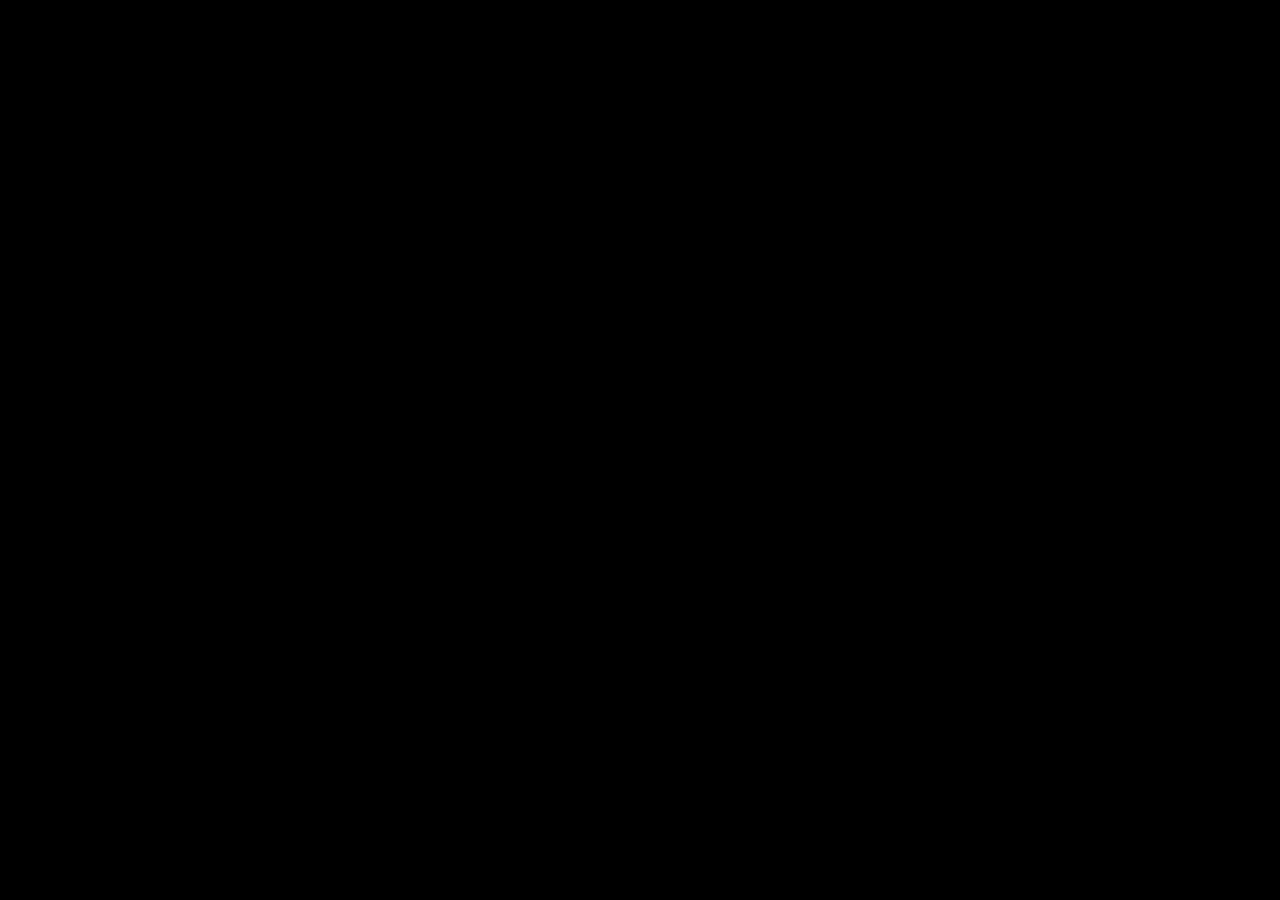
==== index.html @ d6350ee5 "Add files via upload" ====
<!DOCTYPE html>
<html>
<head>
    <meta charset="UTF-8"/>
    <link rel="manifest" href="manifest.webmanifest">

    <meta name="apple-mobile-web-app-capable" content="yes">
    <meta name="apple-mobile-web-app-status-bar-style" content="black-translucent">

    <meta name="theme-color" content="#000000" />
    <meta name="viewport" content="width=device-width, initial-scale=1.0, maximum-scale=1.0, user-scalable=no" />

	<style>
		body {
			margin: 0;
			padding: 0;
			background-color: #000000;
            overflow: hidden;
		}
        #canvasArea {
            margin-left: auto;
            margin-right: auto;
            overflow: hidden;
        }

        
	</style>
    <!-- Libs and GDJS core files : -->
		<script src="libs/jshashtable.js" crossorigin="anonymous"></script>
	<script src="logger.js" crossorigin="anonymous"></script>
	<script src="gd.js" crossorigin="anonymous"></script>
	<script src="libs/rbush.js" crossorigin="anonymous"></script>
	<script src="AsyncTasksManager.js" crossorigin="anonymous"></script>
	<script src="inputmanager.js" crossorigin="anonymous"></script>
	<script src="jsonmanager.js" crossorigin="anonymous"></script>
	<script src="Model3DManager.js" crossorigin="anonymous"></script>
	<script src="ResourceLoader.js" crossorigin="anonymous"></script>
	<script src="ResourceCache.js" crossorigin="anonymous"></script>
	<script src="timemanager.js" crossorigin="anonymous"></script>
	<script src="polygon.js" crossorigin="anonymous"></script>
	<script src="runtimeobject.js" crossorigin="anonymous"></script>
	<script src="profiler.js" crossorigin="anonymous"></script>
	<script src="RuntimeInstanceContainer.js" crossorigin="anonymous"></script>
	<script src="runtimescene.js" crossorigin="anonymous"></script>
	<script src="scenestack.js" crossorigin="anonymous"></script>
	<script src="force.js" crossorigin="anonymous"></script>
	<script src="RuntimeLayer.js" crossorigin="anonymous"></script>
	<script src="layer.js" crossorigin="anonymous"></script>
	<script src="RuntimeCustomObjectLayer.js" crossorigin="anonymous"></script>
	<script src="timer.js" crossorigin="anonymous"></script>
	<script src="runtimewatermark.js" crossorigin="anonymous"></script>
	<script src="named-easings-manager.js" crossorigin="anonymous"></script>
	<script src="runtimegame.js" crossorigin="anonymous"></script>
	<script src="variable.js" crossorigin="anonymous"></script>
	<script src="variablescontainer.js" crossorigin="anonymous"></script>
	<script src="oncetriggers.js" crossorigin="anonymous"></script>
	<script src="runtimebehavior.js" crossorigin="anonymous"></script>
	<script src="SpriteAnimator.js" crossorigin="anonymous"></script>
	<script src="spriteruntimeobject.js" crossorigin="anonymous"></script>
	<script src="affinetransformation.js" crossorigin="anonymous"></script>
	<script src="CustomRuntimeObjectInstanceContainer.js" crossorigin="anonymous"></script>
	<script src="CustomRuntimeObject.js" crossorigin="anonymous"></script>
	<script src="CustomRuntimeObject2D.js" crossorigin="anonymous"></script>
	<script src="indexeddb.js" crossorigin="anonymous"></script>
	<script src="events-tools/commontools.js" crossorigin="anonymous"></script>
	<script src="events-tools/variabletools.js" crossorigin="anonymous"></script>
	<script src="events-tools/runtimescenetools.js" crossorigin="anonymous"></script>
	<script src="events-tools/inputtools.js" crossorigin="anonymous"></script>
	<script src="events-tools/objecttools.js" crossorigin="anonymous"></script>
	<script src="events-tools/cameratools.js" crossorigin="anonymous"></script>
	<script src="events-tools/soundtools.js" crossorigin="anonymous"></script>
	<script src="events-tools/storagetools.js" crossorigin="anonymous"></script>
	<script src="events-tools/stringtools.js" crossorigin="anonymous"></script>
	<script src="events-tools/windowtools.js" crossorigin="anonymous"></script>
	<script src="events-tools/networktools.js" crossorigin="anonymous"></script>
	<script src="splash/gd-logo-light.js" crossorigin="anonymous"></script>
	<script src="pixi-renderers/pixi.js" crossorigin="anonymous"></script>
	<script src="pixi-renderers/pixi-filters-tools.js" crossorigin="anonymous"></script>
	<script src="pixi-renderers/runtimegame-pixi-renderer.js" crossorigin="anonymous"></script>
	<script src="pixi-renderers/runtimescene-pixi-renderer.js" crossorigin="anonymous"></script>
	<script src="pixi-renderers/layer-pixi-renderer.js" crossorigin="anonymous"></script>
	<script src="pixi-renderers/pixi-image-manager.js" crossorigin="anonymous"></script>
	<script src="pixi-renderers/pixi-bitmapfont-manager.js" crossorigin="anonymous"></script>
	<script src="pixi-renderers/spriteruntimeobject-pixi-renderer.js" crossorigin="anonymous"></script>
	<script src="pixi-renderers/CustomRuntimeObject2DPixiRenderer.js" crossorigin="anonymous"></script>
	<script src="pixi-renderers/DebuggerPixiRenderer.js" crossorigin="anonymous"></script>
	<script src="pixi-renderers/loadingscreen-pixi-renderer.js" crossorigin="anonymous"></script>
	<script src="pixi-renderers/pixi-effects-manager.js" crossorigin="anonymous"></script>
	<script src="howler-sound-manager/howler.min.js" crossorigin="anonymous"></script>
	<script src="howler-sound-manager/howler-sound-manager.js" crossorigin="anonymous"></script>
	<script src="fontfaceobserver-font-manager/fontfaceobserver.js" crossorigin="anonymous"></script>
	<script src="fontfaceobserver-font-manager/fontfaceobserver-font-manager.js" crossorigin="anonymous"></script>
	<script src="Extensions/3D/DirectionalLight.js" crossorigin="anonymous"></script>
	<script src="Extensions/3D/HemisphereLight.js" crossorigin="anonymous"></script>
	<script src="code0.js" crossorigin="anonymous"></script>
	<script src="data.js" crossorigin="anonymous"></script>


</head>
<body>

    
	<script>

    (function() {
        //Check the game files were all loaded (in a preview, they can be exported
        //again while this page is still loading them).
        if (!gdjs.projectData) {
            throw new Error(
                "The game data was not loaded: some files of the game are missing or could not be read."
            );
        }

        //Initialization
        var game = new gdjs.RuntimeGame(gdjs.projectData, gdjs.runtimeGameOptions);

        //Create a renderer
        game.getRenderer().createStandardCanvas(document.body);

        //Bind keyboards/mouse/touch events
        game.getRenderer().bindStandardEvents(game.getInputManager(), window, document);

        //Load all assets and start the game
        game.loadAllAssets(function() {
            game.startGameLoop();
        });
    })();

	</script>
</body>
</html>
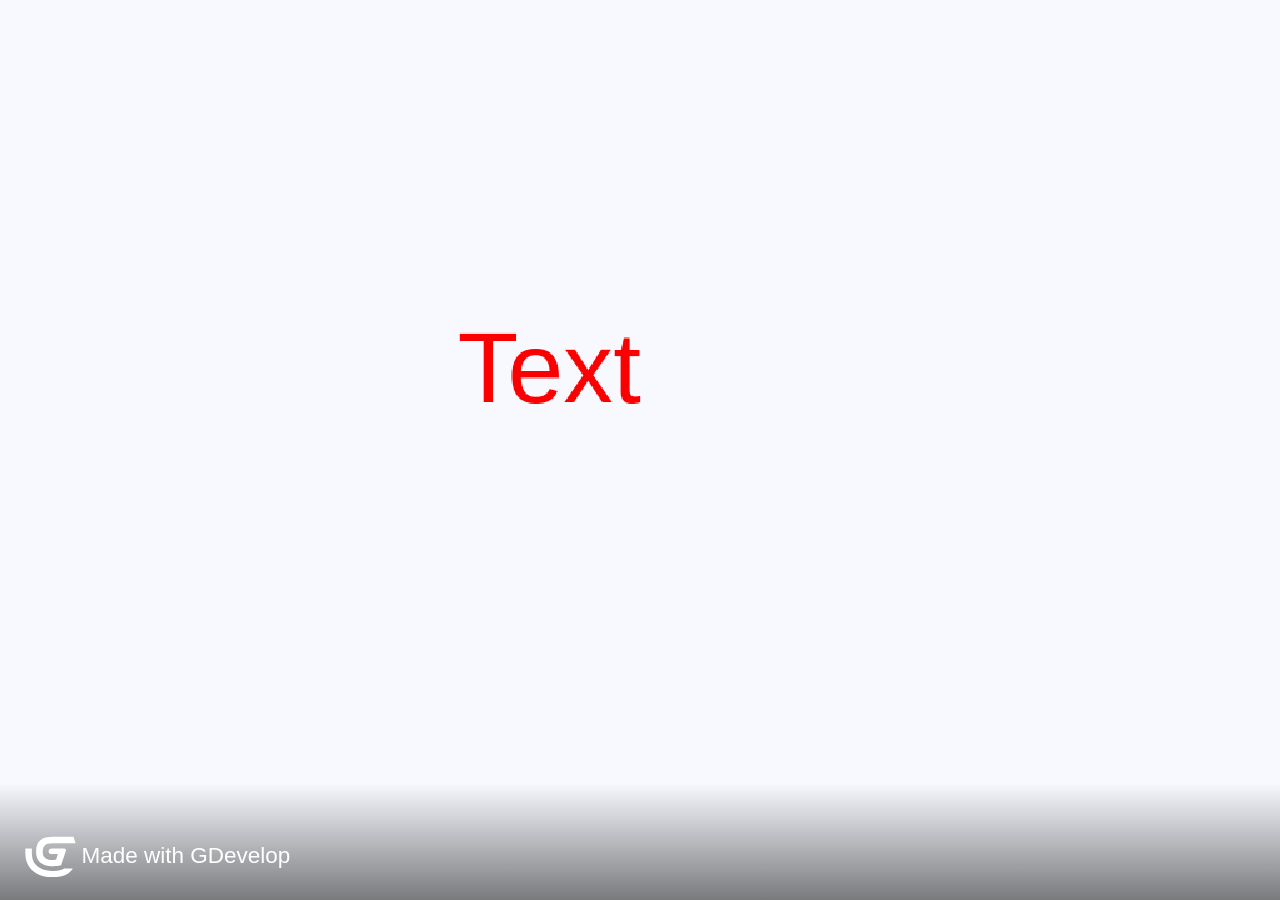
==== commit dc6f4515: "UR HELLO" ====
--- a/index.html
+++ b/index.html
@@ -90,6 +90,12 @@
 	<script src="howler-sound-manager/howler-sound-manager.js" crossorigin="anonymous"></script>
 	<script src="fontfaceobserver-font-manager/fontfaceobserver.js" crossorigin="anonymous"></script>
 	<script src="fontfaceobserver-font-manager/fontfaceobserver-font-manager.js" crossorigin="anonymous"></script>
+	<script src="Extensions/TextObject/textruntimeobject-pixi-renderer.js" crossorigin="anonymous"></script>
+	<script src="Extensions/TextObject/textruntimeobject.js" crossorigin="anonymous"></script>
+	<script src="object-capabilities/EffectBehavior.js" crossorigin="anonymous"></script>
+	<script src="object-capabilities/OpacityBehavior.js" crossorigin="anonymous"></script>
+	<script src="object-capabilities/ScalableBehavior.js" crossorigin="anonymous"></script>
+	<script src="object-capabilities/TextContainerBehavior.js" crossorigin="anonymous"></script>
 	<script src="Extensions/3D/DirectionalLight.js" crossorigin="anonymous"></script>
 	<script src="Extensions/3D/HemisphereLight.js" crossorigin="anonymous"></script>
 	<script src="code0.js" crossorigin="anonymous"></script>
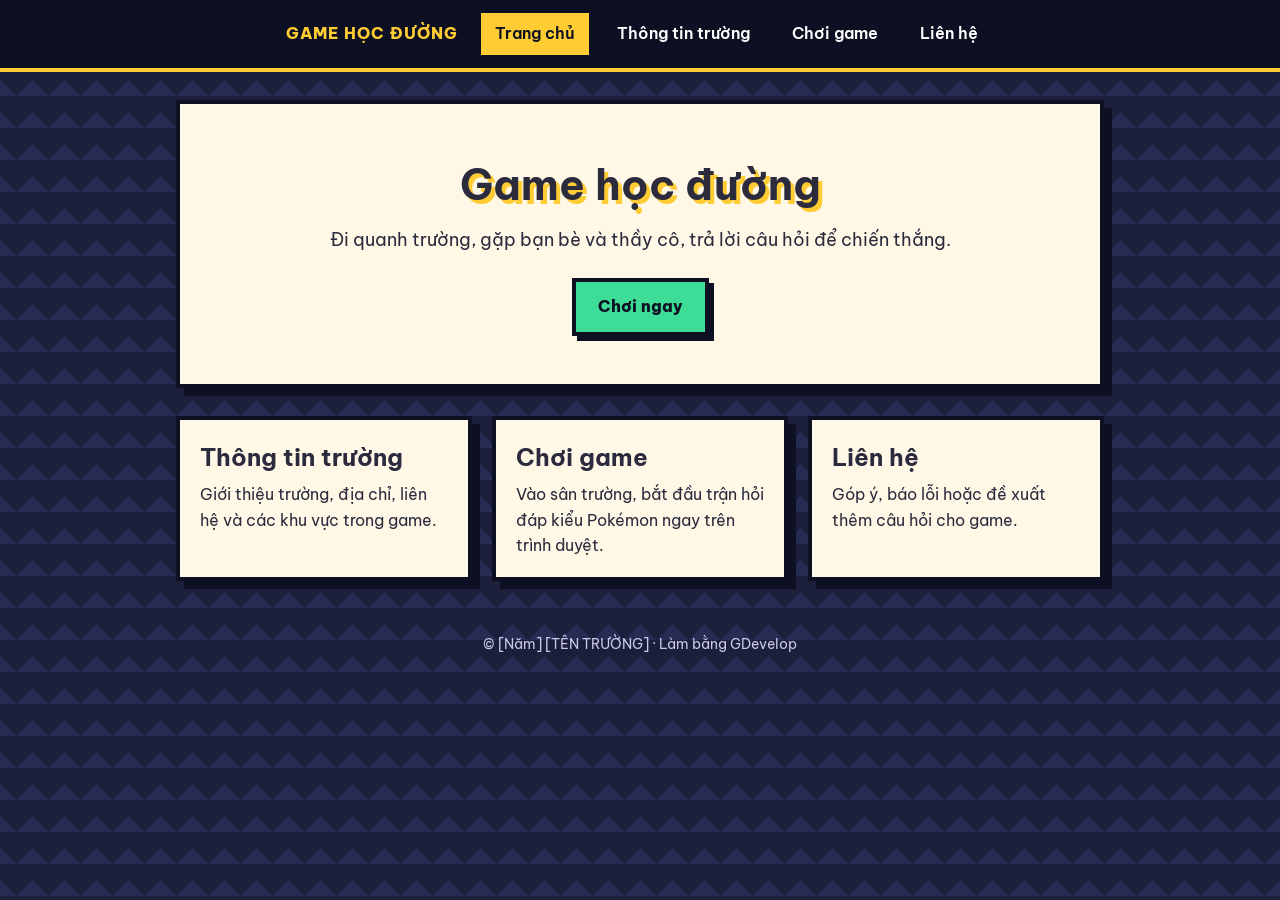
==== commit 8d2aa04e: "UR" ====
--- a/index.html
+++ b/index.html
@@ -1,137 +1,49 @@
-<!DOCTYPE html>
-<html>
-<head>
-    <meta charset="UTF-8"/>
-    <link rel="manifest" href="manifest.webmanifest">
-
-    <meta name="apple-mobile-web-app-capable" content="yes">
-    <meta name="apple-mobile-web-app-status-bar-style" content="black-translucent">
-
-    <meta name="theme-color" content="#000000" />
-    <meta name="viewport" content="width=device-width, initial-scale=1.0, maximum-scale=1.0, user-scalable=no" />
-
-	<style>
-		body {
-			margin: 0;
-			padding: 0;
-			background-color: #000000;
-            overflow: hidden;
-		}
-        #canvasArea {
-            margin-left: auto;
-            margin-right: auto;
-            overflow: hidden;
-        }
-
-        
-	</style>
-    <!-- Libs and GDJS core files : -->
-		<script src="libs/jshashtable.js" crossorigin="anonymous"></script>
-	<script src="logger.js" crossorigin="anonymous"></script>
-	<script src="gd.js" crossorigin="anonymous"></script>
-	<script src="libs/rbush.js" crossorigin="anonymous"></script>
-	<script src="AsyncTasksManager.js" crossorigin="anonymous"></script>
-	<script src="inputmanager.js" crossorigin="anonymous"></script>
-	<script src="jsonmanager.js" crossorigin="anonymous"></script>
-	<script src="Model3DManager.js" crossorigin="anonymous"></script>
-	<script src="ResourceLoader.js" crossorigin="anonymous"></script>
-	<script src="ResourceCache.js" crossorigin="anonymous"></script>
-	<script src="timemanager.js" crossorigin="anonymous"></script>
-	<script src="polygon.js" crossorigin="anonymous"></script>
-	<script src="runtimeobject.js" crossorigin="anonymous"></script>
-	<script src="profiler.js" crossorigin="anonymous"></script>
-	<script src="RuntimeInstanceContainer.js" crossorigin="anonymous"></script>
-	<script src="runtimescene.js" crossorigin="anonymous"></script>
-	<script src="scenestack.js" crossorigin="anonymous"></script>
-	<script src="force.js" crossorigin="anonymous"></script>
-	<script src="RuntimeLayer.js" crossorigin="anonymous"></script>
-	<script src="layer.js" crossorigin="anonymous"></script>
-	<script src="RuntimeCustomObjectLayer.js" crossorigin="anonymous"></script>
-	<script src="timer.js" crossorigin="anonymous"></script>
-	<script src="runtimewatermark.js" crossorigin="anonymous"></script>
-	<script src="named-easings-manager.js" crossorigin="anonymous"></script>
-	<script src="runtimegame.js" crossorigin="anonymous"></script>
-	<script src="variable.js" crossorigin="anonymous"></script>
-	<script src="variablescontainer.js" crossorigin="anonymous"></script>
-	<script src="oncetriggers.js" crossorigin="anonymous"></script>
-	<script src="runtimebehavior.js" crossorigin="anonymous"></script>
-	<script src="SpriteAnimator.js" crossorigin="anonymous"></script>
-	<script src="spriteruntimeobject.js" crossorigin="anonymous"></script>
-	<script src="affinetransformation.js" crossorigin="anonymous"></script>
-	<script src="CustomRuntimeObjectInstanceContainer.js" crossorigin="anonymous"></script>
-	<script src="CustomRuntimeObject.js" crossorigin="anonymous"></script>
-	<script src="CustomRuntimeObject2D.js" crossorigin="anonymous"></script>
-	<script src="indexeddb.js" crossorigin="anonymous"></script>
-	<script src="events-tools/commontools.js" crossorigin="anonymous"></script>
-	<script src="events-tools/variabletools.js" crossorigin="anonymous"></script>
-	<script src="events-tools/runtimescenetools.js" crossorigin="anonymous"></script>
-	<script src="events-tools/inputtools.js" crossorigin="anonymous"></script>
-	<script src="events-tools/objecttools.js" crossorigin="anonymous"></script>
-	<script src="events-tools/cameratools.js" crossorigin="anonymous"></script>
-	<script src="events-tools/soundtools.js" crossorigin="anonymous"></script>
-	<script src="events-tools/storagetools.js" crossorigin="anonymous"></script>
-	<script src="events-tools/stringtools.js" crossorigin="anonymous"></script>
-	<script src="events-tools/windowtools.js" crossorigin="anonymous"></script>
-	<script src="events-tools/networktools.js" crossorigin="anonymous"></script>
-	<script src="splash/gd-logo-light.js" crossorigin="anonymous"></script>
-	<script src="pixi-renderers/pixi.js" crossorigin="anonymous"></script>
-	<script src="pixi-renderers/pixi-filters-tools.js" crossorigin="anonymous"></script>
-	<script src="pixi-renderers/runtimegame-pixi-renderer.js" crossorigin="anonymous"></script>
-	<script src="pixi-renderers/runtimescene-pixi-renderer.js" crossorigin="anonymous"></script>
-	<script src="pixi-renderers/layer-pixi-renderer.js" crossorigin="anonymous"></script>
-	<script src="pixi-renderers/pixi-image-manager.js" crossorigin="anonymous"></script>
-	<script src="pixi-renderers/pixi-bitmapfont-manager.js" crossorigin="anonymous"></script>
-	<script src="pixi-renderers/spriteruntimeobject-pixi-renderer.js" crossorigin="anonymous"></script>
-	<script src="pixi-renderers/CustomRuntimeObject2DPixiRenderer.js" crossorigin="anonymous"></script>
-	<script src="pixi-renderers/DebuggerPixiRenderer.js" crossorigin="anonymous"></script>
-	<script src="pixi-renderers/loadingscreen-pixi-renderer.js" crossorigin="anonymous"></script>
-	<script src="pixi-renderers/pixi-effects-manager.js" crossorigin="anonymous"></script>
-	<script src="howler-sound-manager/howler.min.js" crossorigin="anonymous"></script>
-	<script src="howler-sound-manager/howler-sound-manager.js" crossorigin="anonymous"></script>
-	<script src="fontfaceobserver-font-manager/fontfaceobserver.js" crossorigin="anonymous"></script>
-	<script src="fontfaceobserver-font-manager/fontfaceobserver-font-manager.js" crossorigin="anonymous"></script>
-	<script src="Extensions/TextObject/textruntimeobject-pixi-renderer.js" crossorigin="anonymous"></script>
-	<script src="Extensions/TextObject/textruntimeobject.js" crossorigin="anonymous"></script>
-	<script src="object-capabilities/EffectBehavior.js" crossorigin="anonymous"></script>
-	<script src="object-capabilities/OpacityBehavior.js" crossorigin="anonymous"></script>
-	<script src="object-capabilities/ScalableBehavior.js" crossorigin="anonymous"></script>
-	<script src="object-capabilities/TextContainerBehavior.js" crossorigin="anonymous"></script>
-	<script src="Extensions/3D/DirectionalLight.js" crossorigin="anonymous"></script>
-	<script src="Extensions/3D/HemisphereLight.js" crossorigin="anonymous"></script>
-	<script src="code0.js" crossorigin="anonymous"></script>
-	<script src="data.js" crossorigin="anonymous"></script>
-
-
-</head>
-<body>
-
-    
-	<script>
-
-    (function() {
-        //Check the game files were all loaded (in a preview, they can be exported
-        //again while this page is still loading them).
-        if (!gdjs.projectData) {
-            throw new Error(
-                "The game data was not loaded: some files of the game are missing or could not be read."
-            );
-        }
-
-        //Initialization
-        var game = new gdjs.RuntimeGame(gdjs.projectData, gdjs.runtimeGameOptions);
-
-        //Create a renderer
-        game.getRenderer().createStandardCanvas(document.body);
-
-        //Bind keyboards/mouse/touch events
-        game.getRenderer().bindStandardEvents(game.getInputManager(), window, document);
-
-        //Load all assets and start the game
-        game.loadAllAssets(function() {
-            game.startGameLoop();
-        });
-    })();
-
-	</script>
-</body>
-</html>
+<!DOCTYPE html>
+<html lang="vi">
+<head>
+  <meta charset="UTF-8">
+  <meta name="viewport" content="width=device-width, initial-scale=1">
+  <title>Game học đường</title>
+  <link rel="preconnect" href="https://fonts.googleapis.com">
+  <link href="https://fonts.googleapis.com/css2?family=Be+Vietnam+Pro:wght@400;600;800&display=swap" rel="stylesheet">
+  <link rel="stylesheet" href="style.css">
+</head>
+<body>
+
+  <nav class="thanh-menu">
+    <span class="logo">Game học đường</span>
+    <a href="index.html" class="dang-chon">Trang chủ</a>
+    <a href="thong-tin-truong.html">Thông tin trường</a>
+    <a href="game.html">Chơi game</a>
+    <a href="lien-he.html">Liên hệ</a>
+  </nav>
+
+  <main class="khung">
+
+    <section class="anh-bia">
+      <h1>Game học đường</h1>
+      <p>Đi quanh trường, gặp bạn bè và thầy cô, trả lời câu hỏi để chiến thắng.</p>
+      <a class="nut" href="game.html">Chơi ngay</a>
+    </section>
+
+    <section class="luoi-lon">
+      <a class="the-lien-ket" href="thong-tin-truong.html">
+        <h2>Thông tin trường</h2>
+        <p>Giới thiệu trường, địa chỉ, liên hệ và các khu vực trong game.</p>
+      </a>
+      <a class="the-lien-ket" href="game.html">
+        <h2>Chơi game</h2>
+        <p>Vào sân trường, bắt đầu trận hỏi đáp kiểu Pokémon ngay trên trình duyệt.</p>
+      </a>
+      <a class="the-lien-ket" href="lien-he.html">
+        <h2>Liên hệ</h2>
+        <p>Góp ý, báo lỗi hoặc đề xuất thêm câu hỏi cho game.</p>
+      </a>
+    </section>
+
+  </main>
+
+  <footer class="chan">© [Năm] [TÊN TRƯỜNG] · Làm bằng GDevelop</footer>
+
+</body>
+</html>
--- a/style.css
+++ b/style.css
@@ -0,0 +1,197 @@
+/* ===== Giao diện chung cho các trang con (phong cách pixel) ===== */
+:root {
+  --nen: #1b1f3b;
+  --nen-sang: #272c55;
+  --the: #fff8e7;
+  --chu: #2b2b3d;
+  --nhan: #ffcc33;
+  --xanh: #3ddc97;
+  --do: #ff5d73;
+  --vien: #0d0f22;
+}
+
+* { box-sizing: border-box; }
+
+body {
+  margin: 0;
+  font-family: "Be Vietnam Pro", "Segoe UI", Arial, sans-serif;
+  background-color: var(--nen);
+  background-image:
+    linear-gradient(45deg, var(--nen-sang) 25%, transparent 25%),
+    linear-gradient(-45deg, var(--nen-sang) 25%, transparent 25%);
+  background-size: 32px 32px;
+  color: var(--chu);
+  line-height: 1.6;
+}
+
+/* ----- Thanh điều hướng ----- */
+.thanh-menu {
+  background: var(--vien);
+  border-bottom: 4px solid var(--nhan);
+  padding: 10px 16px;
+  display: flex;
+  flex-wrap: wrap;
+  gap: 8px;
+  align-items: center;
+  justify-content: center;
+}
+.thanh-menu .logo {
+  color: var(--nhan);
+  font-weight: 800;
+  letter-spacing: 1px;
+  margin-right: 12px;
+  text-transform: uppercase;
+}
+.thanh-menu a {
+  color: #fff;
+  text-decoration: none;
+  padding: 8px 14px;
+  border: 3px solid transparent;
+  font-weight: 600;
+}
+.thanh-menu a:hover { border-color: var(--nhan); }
+.thanh-menu a.dang-chon {
+  background: var(--nhan);
+  color: var(--vien);
+  border-color: var(--vien);
+}
+
+/* ----- Khung nội dung ----- */
+.khung {
+  max-width: 960px;
+  margin: 28px auto;
+  padding: 0 16px;
+}
+
+.tieu-de {
+  color: #fff;
+  text-align: center;
+  margin: 8px 0 24px;
+  text-shadow: 4px 4px 0 var(--vien);
+  font-size: 2rem;
+}
+.tieu-de small {
+  display: block;
+  font-size: 1rem;
+  color: var(--nhan);
+  text-shadow: none;
+  margin-top: 4px;
+}
+
+.the {
+  background: var(--the);
+  border: 4px solid var(--vien);
+  box-shadow: 8px 8px 0 var(--vien);
+  padding: 20px 22px;
+  margin-bottom: 26px;
+}
+.the h2 {
+  margin-top: 0;
+  display: inline-block;
+  background: var(--nhan);
+  border: 3px solid var(--vien);
+  padding: 2px 12px;
+  font-size: 1.15rem;
+}
+
+.luoi {
+  display: grid;
+  grid-template-columns: repeat(auto-fit, minmax(220px, 1fr));
+  gap: 16px;
+}
+.o {
+  background: #fff;
+  border: 3px solid var(--vien);
+  padding: 14px;
+}
+.o b { display: block; margin-bottom: 4px; }
+
+/* ----- Nút ----- */
+.nut {
+  display: inline-block;
+  background: var(--xanh);
+  color: var(--vien);
+  font-weight: 800;
+  text-decoration: none;
+  padding: 12px 22px;
+  border: 4px solid var(--vien);
+  box-shadow: 5px 5px 0 var(--vien);
+  cursor: pointer;
+  font-size: 1rem;
+  font-family: inherit;
+}
+.nut:hover { transform: translate(2px, 2px); box-shadow: 3px 3px 0 var(--vien); }
+.nut.do { background: var(--do); color: #fff; }
+
+/* ----- Khung chơi game ----- */
+.man-game {
+  border: 4px solid var(--vien);
+  box-shadow: 8px 8px 0 var(--vien);
+  background: #000;
+  aspect-ratio: 16 / 9;
+  width: 100%;
+}
+.man-game iframe {
+  width: 100%;
+  height: 100%;
+  border: 0;
+  display: block;
+}
+
+/* ----- Biểu mẫu ----- */
+label { display: block; font-weight: 700; margin: 12px 0 4px; }
+input, textarea {
+  width: 100%;
+  padding: 10px;
+  border: 3px solid var(--vien);
+  font-family: inherit;
+  font-size: 1rem;
+  background: #fff;
+}
+textarea { min-height: 120px; resize: vertical; }
+
+/* ----- Trang chủ ----- */
+.anh-bia {
+  background: var(--the);
+  border: 4px solid var(--vien);
+  box-shadow: 8px 8px 0 var(--vien);
+  text-align: center;
+  padding: 48px 20px;
+  margin-bottom: 28px;
+}
+.anh-bia h1 {
+  margin: 0 0 8px;
+  font-size: 2.6rem;
+  text-shadow: 4px 4px 0 var(--nhan);
+}
+.anh-bia p { margin: 0 0 24px; font-size: 1.1rem; }
+
+.luoi-lon {
+  display: grid;
+  grid-template-columns: repeat(auto-fit, minmax(240px, 1fr));
+  gap: 20px;
+}
+.the-lien-ket {
+  display: block;
+  background: var(--the);
+  color: var(--chu);
+  text-decoration: none;
+  border: 4px solid var(--vien);
+  box-shadow: 8px 8px 0 var(--vien);
+  padding: 18px 20px;
+}
+.the-lien-ket:hover { transform: translate(3px, 3px); box-shadow: 5px 5px 0 var(--vien); }
+.the-lien-ket h2 { margin: 0 0 6px; }
+.the-lien-ket p { margin: 0; }
+
+.chan {
+  text-align: center;
+  color: #c9cbe6;
+  padding: 24px 16px 40px;
+  font-size: 0.9rem;
+}
+
+@media (max-width: 560px) {
+  .tieu-de { font-size: 1.5rem; }
+  .thanh-menu .logo { width: 100%; text-align: center; margin: 0 0 4px; }
+}
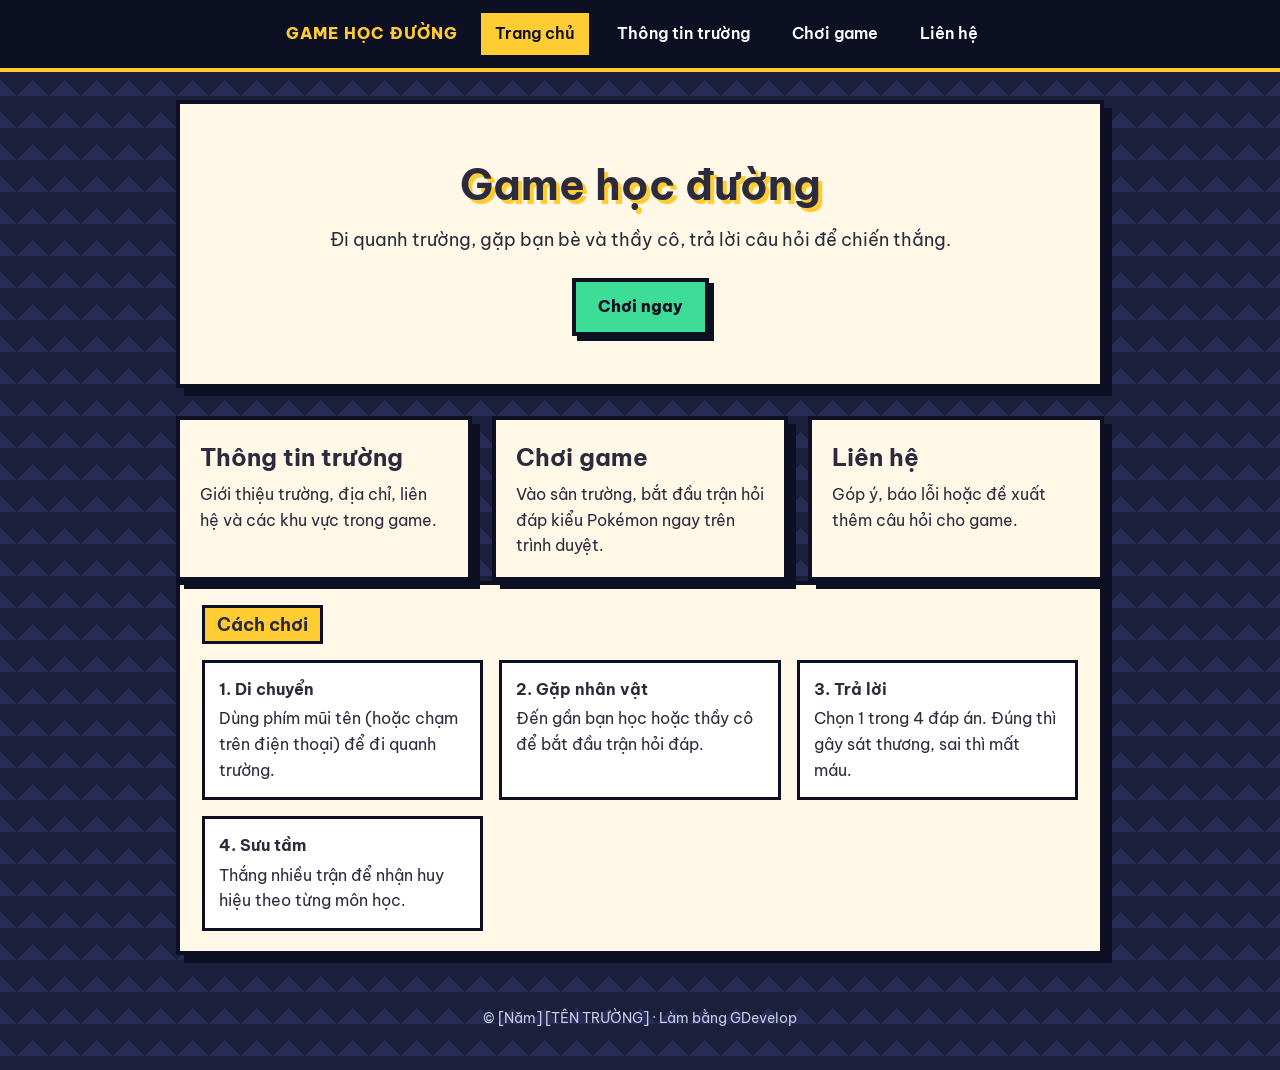
==== commit 1c28eaf5: "ur" ====
--- a/index.html
+++ b/index.html
@@ -14,7 +14,7 @@
     <span class="logo">Game học đường</span>
     <a href="index.html" class="dang-chon">Trang chủ</a>
     <a href="thong-tin-truong.html">Thông tin trường</a>
-    <a href="game.html">Chơi game</a>
+    <a href="game/index.html" data-game>Chơi game</a>
     <a href="lien-he.html">Liên hệ</a>
   </nav>
 
@@ -23,7 +23,7 @@
     <section class="anh-bia">
       <h1>Game học đường</h1>
       <p>Đi quanh trường, gặp bạn bè và thầy cô, trả lời câu hỏi để chiến thắng.</p>
-      <a class="nut" href="game.html">Chơi ngay</a>
+      <a class="nut" href="game/index.html" data-game>Chơi ngay</a>
     </section>
 
     <section class="luoi-lon">
@@ -31,7 +31,7 @@
         <h2>Thông tin trường</h2>
         <p>Giới thiệu trường, địa chỉ, liên hệ và các khu vực trong game.</p>
       </a>
-      <a class="the-lien-ket" href="game.html">
+      <a class="the-lien-ket" href="game/index.html" data-game>
         <h2>Chơi game</h2>
         <p>Vào sân trường, bắt đầu trận hỏi đáp kiểu Pokémon ngay trên trình duyệt.</p>
       </a>
@@ -41,9 +41,21 @@
       </a>
     </section>
 
+    <section class="the">
+      <h2>Cách chơi</h2>
+      <div class="luoi">
+        <div class="o"><b>1. Di chuyển</b>Dùng phím mũi tên (hoặc chạm trên điện thoại) để đi quanh trường.</div>
+        <div class="o"><b>2. Gặp nhân vật</b>Đến gần bạn học hoặc thầy cô để bắt đầu trận hỏi đáp.</div>
+        <div class="o"><b>3. Trả lời</b>Chọn 1 trong 4 đáp án. Đúng thì gây sát thương, sai thì mất máu.</div>
+        <div class="o"><b>4. Sưu tầm</b>Thắng nhiều trận để nhận huy hiệu theo từng môn học.</div>
+      </div>
+      <!-- SỬA: cập nhật phần Cách chơi cho khớp với game thật của bạn -->
+    </section>
+
   </main>
 
   <footer class="chan">© [Năm] [TÊN TRƯỜNG] · Làm bằng GDevelop</footer>
 
+  <script src="script.js"></script>
 </body>
 </html>
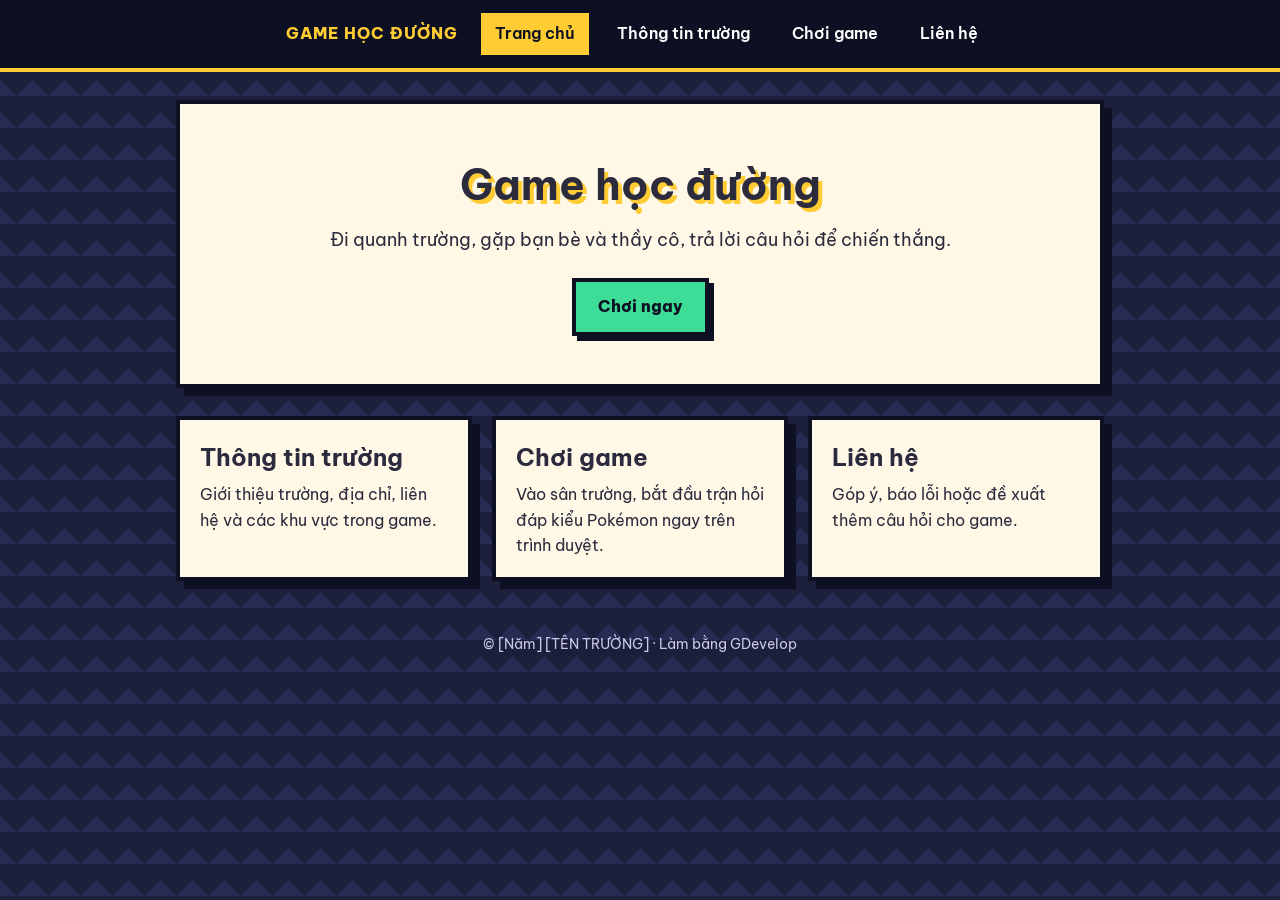
==== commit af11d01a: "u" ====
--- a/index.html
+++ b/index.html
@@ -14,7 +14,7 @@
     <span class="logo">Game học đường</span>
     <a href="index.html" class="dang-chon">Trang chủ</a>
     <a href="thong-tin-truong.html">Thông tin trường</a>
-    <a href="game/index.html" data-game>Chơi game</a>
+    <a href="game.html">Chơi game</a>
     <a href="lien-he.html">Liên hệ</a>
   </nav>
 
@@ -23,7 +23,7 @@
     <section class="anh-bia">
       <h1>Game học đường</h1>
       <p>Đi quanh trường, gặp bạn bè và thầy cô, trả lời câu hỏi để chiến thắng.</p>
-      <a class="nut" href="game/index.html" data-game>Chơi ngay</a>
+      <a class="nut" href="game.html">Chơi ngay</a>
     </section>
 
     <section class="luoi-lon">
@@ -31,7 +31,7 @@
         <h2>Thông tin trường</h2>
         <p>Giới thiệu trường, địa chỉ, liên hệ và các khu vực trong game.</p>
       </a>
-      <a class="the-lien-ket" href="game/index.html" data-game>
+      <a class="the-lien-ket" href="game.html">
         <h2>Chơi game</h2>
         <p>Vào sân trường, bắt đầu trận hỏi đáp kiểu Pokémon ngay trên trình duyệt.</p>
       </a>
@@ -41,21 +41,9 @@
       </a>
     </section>
 
-    <section class="the">
-      <h2>Cách chơi</h2>
-      <div class="luoi">
-        <div class="o"><b>1. Di chuyển</b>Dùng phím mũi tên (hoặc chạm trên điện thoại) để đi quanh trường.</div>
-        <div class="o"><b>2. Gặp nhân vật</b>Đến gần bạn học hoặc thầy cô để bắt đầu trận hỏi đáp.</div>
-        <div class="o"><b>3. Trả lời</b>Chọn 1 trong 4 đáp án. Đúng thì gây sát thương, sai thì mất máu.</div>
-        <div class="o"><b>4. Sưu tầm</b>Thắng nhiều trận để nhận huy hiệu theo từng môn học.</div>
-      </div>
-      <!-- SỬA: cập nhật phần Cách chơi cho khớp với game thật của bạn -->
-    </section>
-
   </main>
 
   <footer class="chan">© [Năm] [TÊN TRƯỜNG] · Làm bằng GDevelop</footer>
 
-  <script src="script.js"></script>
 </body>
 </html>
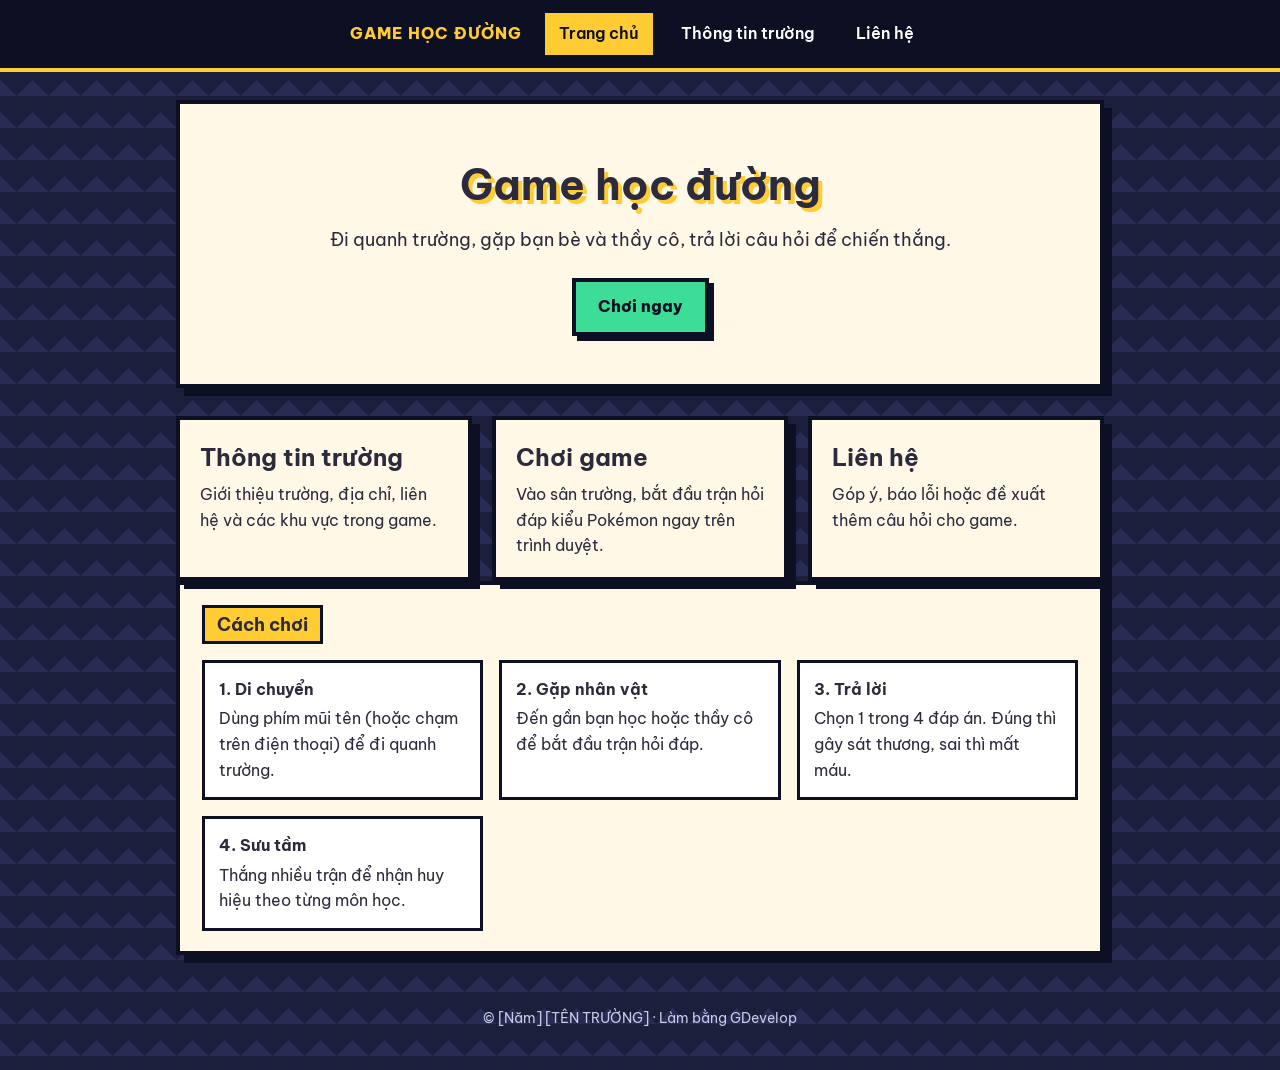
==== commit 5f7a3389: "u" ====
--- a/index.html
+++ b/index.html
@@ -14,7 +14,6 @@
     <span class="logo">Game học đường</span>
     <a href="index.html" class="dang-chon">Trang chủ</a>
     <a href="thong-tin-truong.html">Thông tin trường</a>
-    <a href="game.html">Chơi game</a>
     <a href="lien-he.html">Liên hệ</a>
   </nav>
 
@@ -23,7 +22,7 @@
     <section class="anh-bia">
       <h1>Game học đường</h1>
       <p>Đi quanh trường, gặp bạn bè và thầy cô, trả lời câu hỏi để chiến thắng.</p>
-      <a class="nut" href="game.html">Chơi ngay</a>
+      <a class="nut" href="game/index.html" data-game>Chơi ngay</a>
     </section>
 
     <section class="luoi-lon">
@@ -31,7 +30,7 @@
         <h2>Thông tin trường</h2>
         <p>Giới thiệu trường, địa chỉ, liên hệ và các khu vực trong game.</p>
       </a>
-      <a class="the-lien-ket" href="game.html">
+      <a class="the-lien-ket" href="game/index.html" data-game>
         <h2>Chơi game</h2>
         <p>Vào sân trường, bắt đầu trận hỏi đáp kiểu Pokémon ngay trên trình duyệt.</p>
       </a>
@@ -41,9 +40,21 @@
       </a>
     </section>
 
+    <section class="the">
+      <h2>Cách chơi</h2>
+      <div class="luoi">
+        <div class="o"><b>1. Di chuyển</b>Dùng phím mũi tên (hoặc chạm trên điện thoại) để đi quanh trường.</div>
+        <div class="o"><b>2. Gặp nhân vật</b>Đến gần bạn học hoặc thầy cô để bắt đầu trận hỏi đáp.</div>
+        <div class="o"><b>3. Trả lời</b>Chọn 1 trong 4 đáp án. Đúng thì gây sát thương, sai thì mất máu.</div>
+        <div class="o"><b>4. Sưu tầm</b>Thắng nhiều trận để nhận huy hiệu theo từng môn học.</div>
+      </div>
+      <!-- SỬA: cập nhật phần Cách chơi cho khớp với game thật của bạn -->
+    </section>
+
   </main>
 
   <footer class="chan">© [Năm] [TÊN TRƯỜNG] · Làm bằng GDevelop</footer>
 
+  <script src="script.js"></script>
 </body>
 </html>
